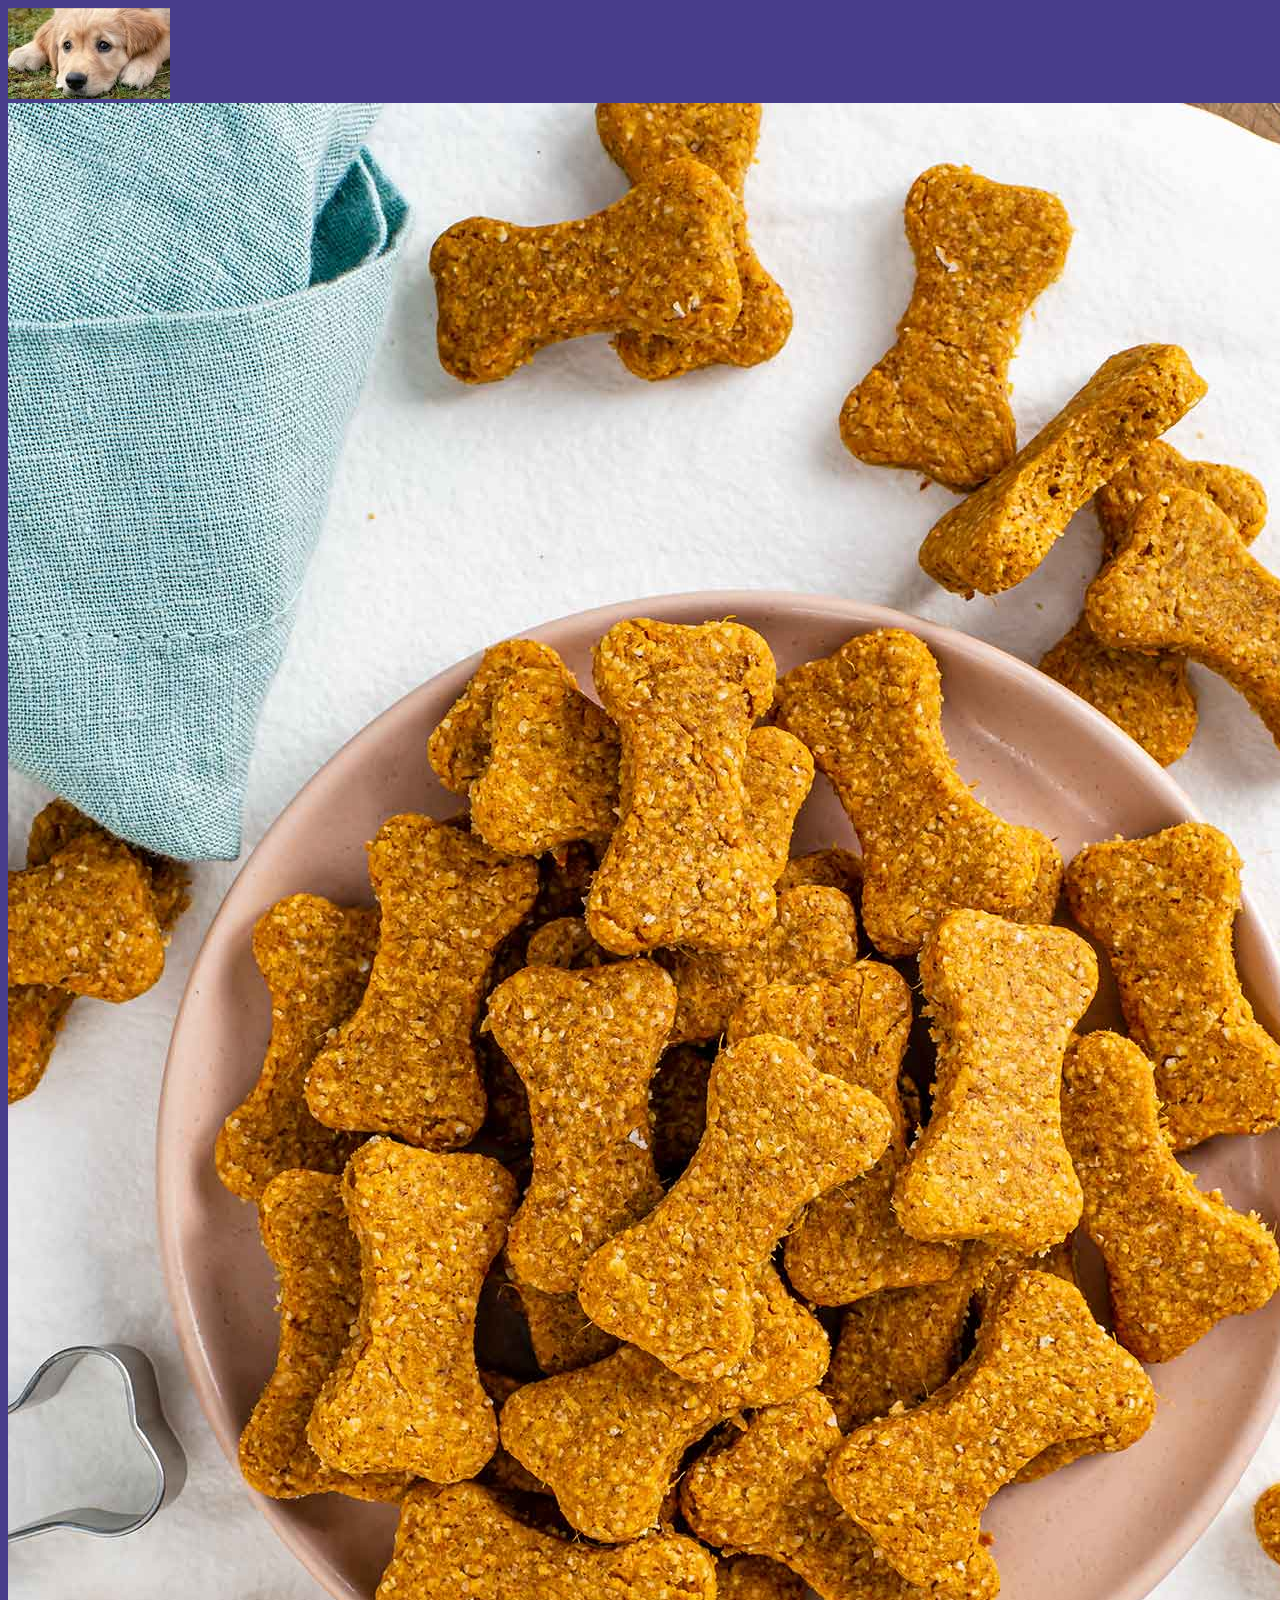
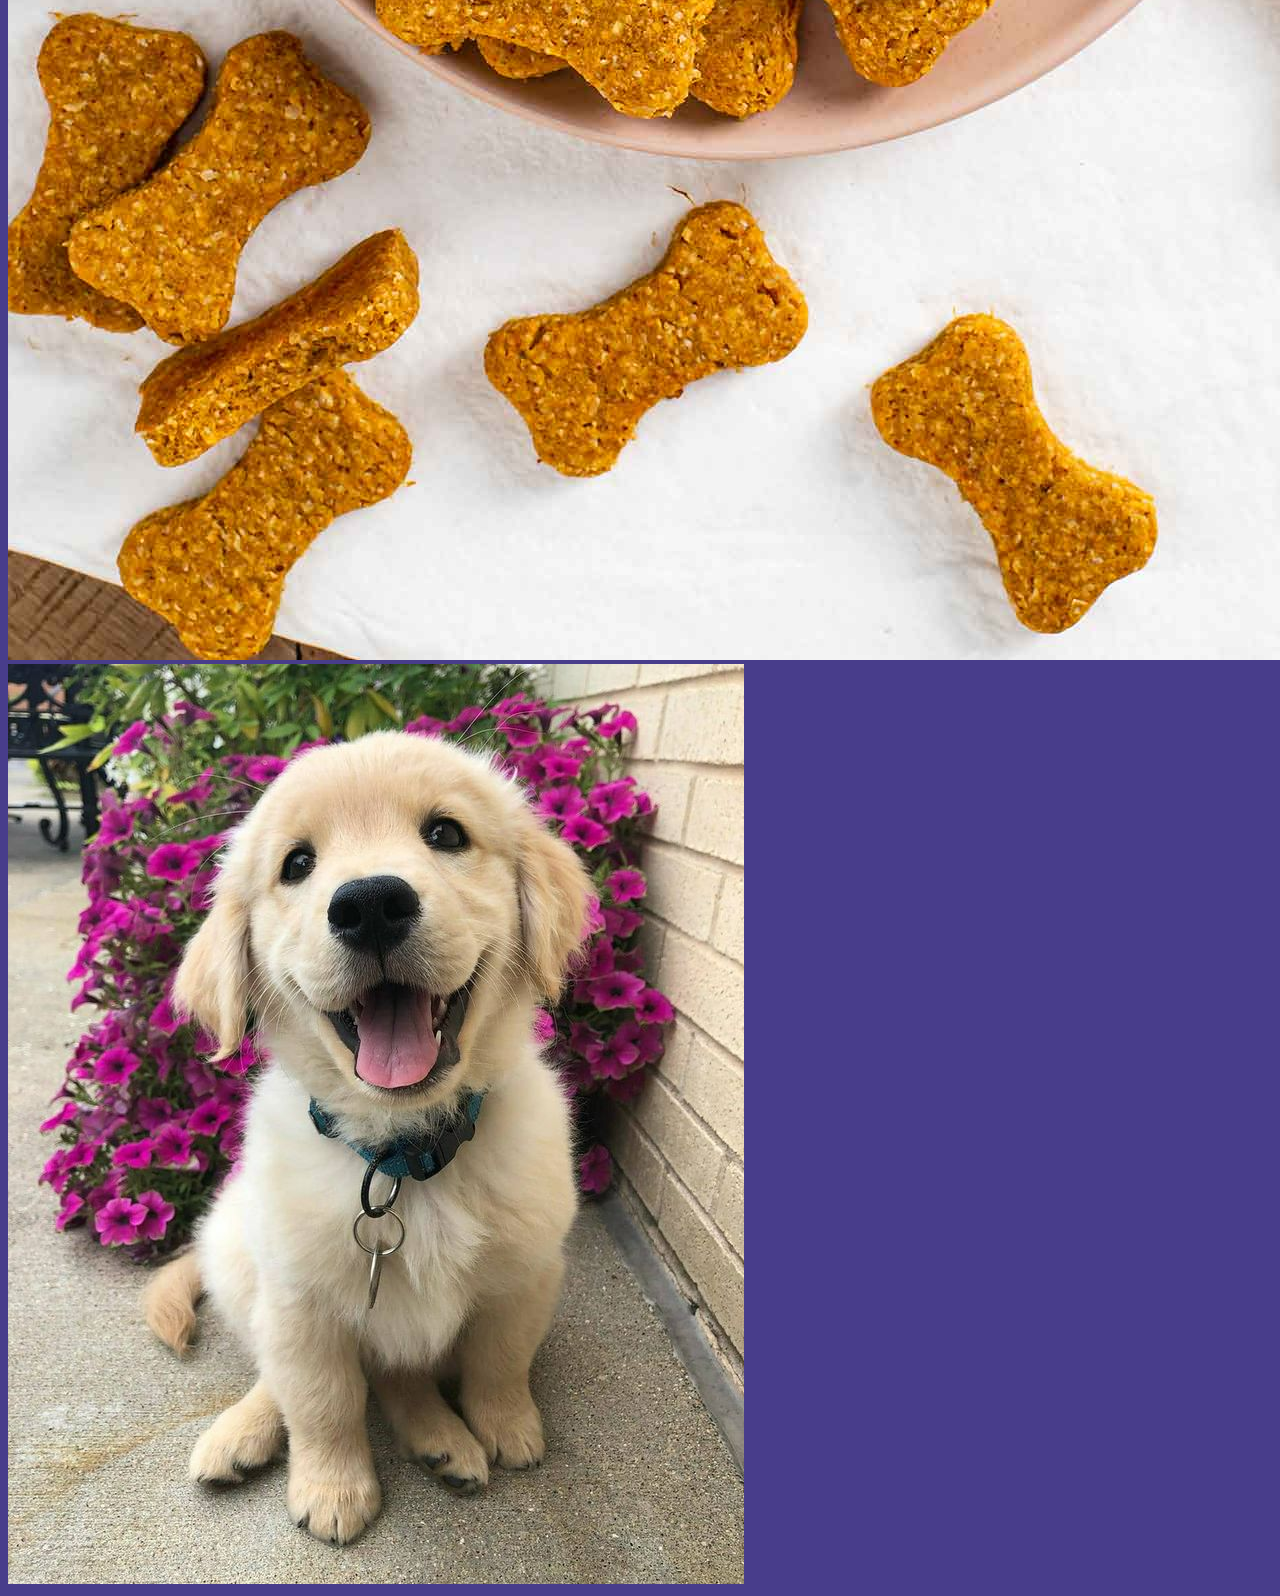
==== index.html @ 27aa660d "class" ====
<!DOCTYPE html>
<html lang="en">
<head>
    <meta charset="UTF-8">
    <meta name="viewport" content="width=device-width, initial-scale=1.0">
    <title>Photo Carousel</title>
    <link rel="stylesheet" href="style.css">
</head>

<body>

    <div id="sequence">
        <img src="images/imagesad.jpeg" alt="sad dog">
        <img src="images/dogtreat.jpg" alt="sad dog">
        <img src="images/imagehappy.jpg" alt="happy dog">
    </div>

    <script src="script.js"></script> 
</body>
</html>
---- style.css ----
body {
    background-color: darkslateblue;
}
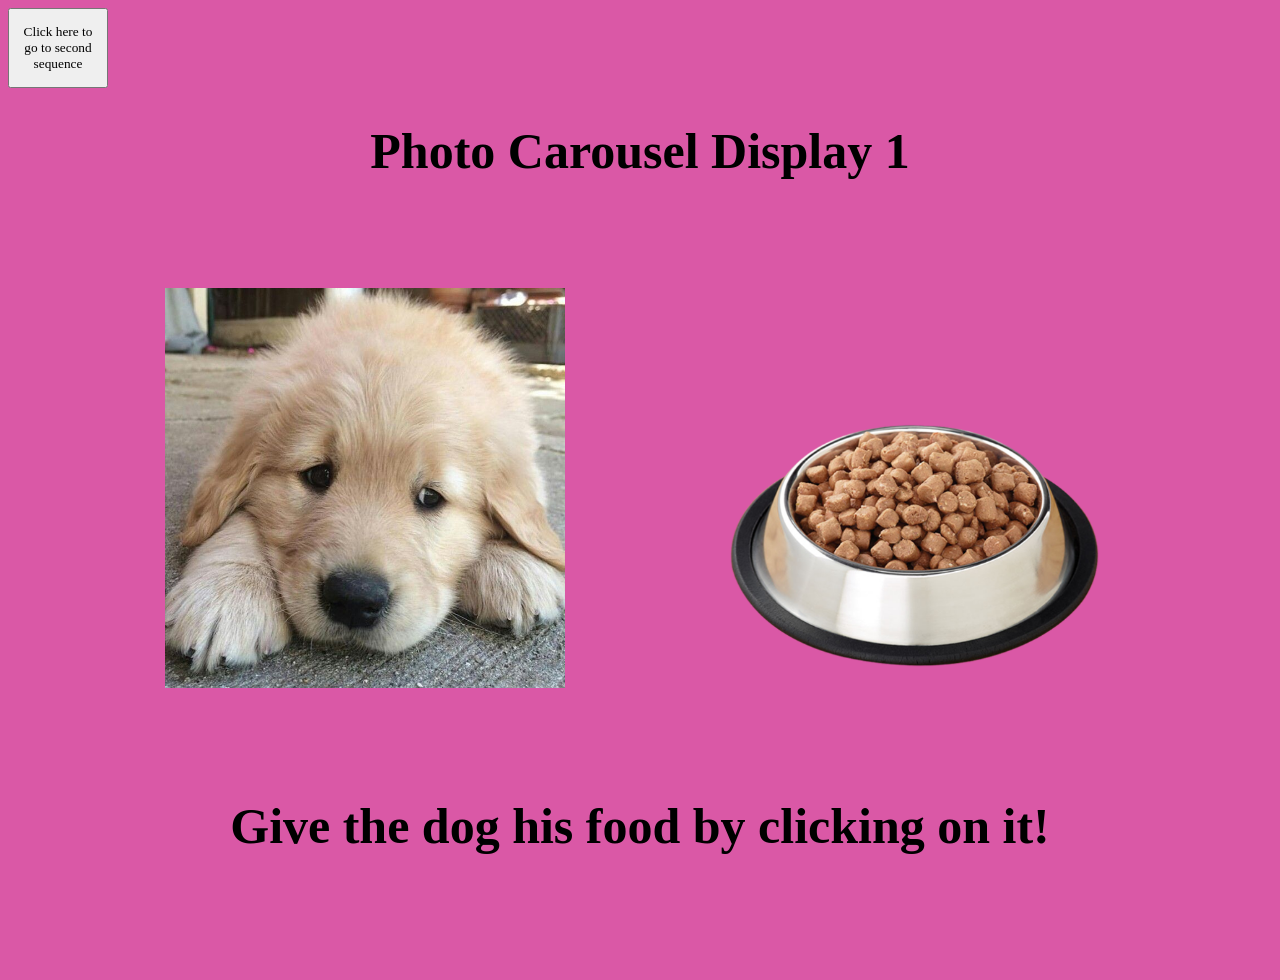
==== commit 57c6af50: "new version" ====
--- a/index.html
+++ b/index.html
@@ -9,11 +9,17 @@
 
 <body>
 
+    <button id="changePage">Click here to go to second sequence</button>
+
+    <h1>Photo Carousel Display 1</h1>
+
     <div id="sequence">
-        <img src="images/imagesad.jpeg" alt="sad dog">
-        <img src="images/dogtreat.jpg" alt="sad dog">
-        <img src="images/imagehappy.jpg" alt="happy dog">
+        <img id="sadDog" src="images/imagesad.jpg" alt="sad dog">
+        <img id="dogTreat" src="images/dogtreat.png" alt="dog treat">
     </div>
+    <h1 id="firstText">Give the dog his food by clicking on it!</h1>
+    <h1 id="secondText">Dog is happy with his food!</h1>
+
 
     <script src="script.js"></script> 
 </body>
--- a/style.css
+++ b/style.css
@@ -1,3 +1,164 @@
 body {
-    background-color: darkslateblue;
+    background-color: rgb(218, 88, 166);
+}
+
+#sequence img {
+    display: inline-flex;
+    height: 400px;
+    width: 400px;
+    padding: 75px;
+    border: 25px whitesmoke;
+}
+
+#sequence {
+    display: flex;
+    align-content: center;
+    justify-content: center;
+    left: 50%;
+}
+
+#sequence2 img {
+    display: inline-block;
+    height: 300px;
+    width: 300px;
+    padding: 75px;
+    border: 25px whitesmoke;
+}
+
+#sads {
+    position: absolute;
+    align-content: center;
+    justify-content: center;
+    top: 10%;
+    z-index: 2;
+}
+
+#sadDog2 {
+    opacity: 1;
+}
+
+#sadDog3 {
+    opacity: 1;
+}
+
+#sadDog4 {
+    opacity: 1;
+}
+
+#sadDog2:hover {
+    opacity: 0;
+}
+
+#sadDog3:hover {
+    opacity: 0;
+}
+
+#sadDog4:hover {
+    opacity: 0;
+}
+
+#happys {
+    position: absolute;
+    align-content: center;
+    justify-content: center;
+    top: 10%;
+    z-index: 3;
+}
+
+#happyDog2 {
+    opacity: 0;
+}
+
+#happyDog3 {
+    opacity: 0;
+}
+
+#happyDog4 {
+    opacity: 0;
+}
+
+#happyDog2:hover {
+    opacity: 1;
+    transition: 2s;
+}
+
+#happyDog3:hover {
+    opacity: 1;
+    transition: 2s;
+}
+
+#happyDog4:hover {
+    opacity: 1;
+    transition: 2s;
+}
+
+#treats {
+    display: inline-flex;
+    position: relative;
+    align-content: center;
+    justify-content: center;
+    height: 300px;
+    width: 300px;
+    padding: 100px;
+    border: 65px whitesmoke;
+    top: 40%;
+    left: 30%;
+    z-index: 2;
+}
+
+#treats1 {
+    opacity: 0;
+}
+
+#treats2 {
+    opacity: 0;
+}
+
+#treats3 {
+    opacity: 0;
+}
+
+#sequence img:hover {
+    transform: scale(1.5);
+}
+
+#dogTreat {
+    transition: transform 2s;
+}
+
+#sadDog {
+    transition: transform 2s;
+}
+
+#dogTreat:hover {
+    transform: translateX(50px);
+}
+
+h1 {
+    display: flex;
+    font-size: 50px;
+    font-family: Cambria, Cochin, Georgia, Times, 'Times New Roman', serif;
+    justify-content: center;
+}
+
+#firstText {
+    opacity: 1;
+}
+
+#secondText {
+    opacity: 0;
+}
+
+#changePage {
+    height: 80px;
+    width: 100px;
+    position: relative;
+    left: 0%;
+    font-family: Cambria, Cochin, Georgia, Times, 'Times New Roman', serif;
+}
+
+#dogTreat2 {
+    position: fixed;
+    z-index: 3;
+    pointer-events: none;
 }
